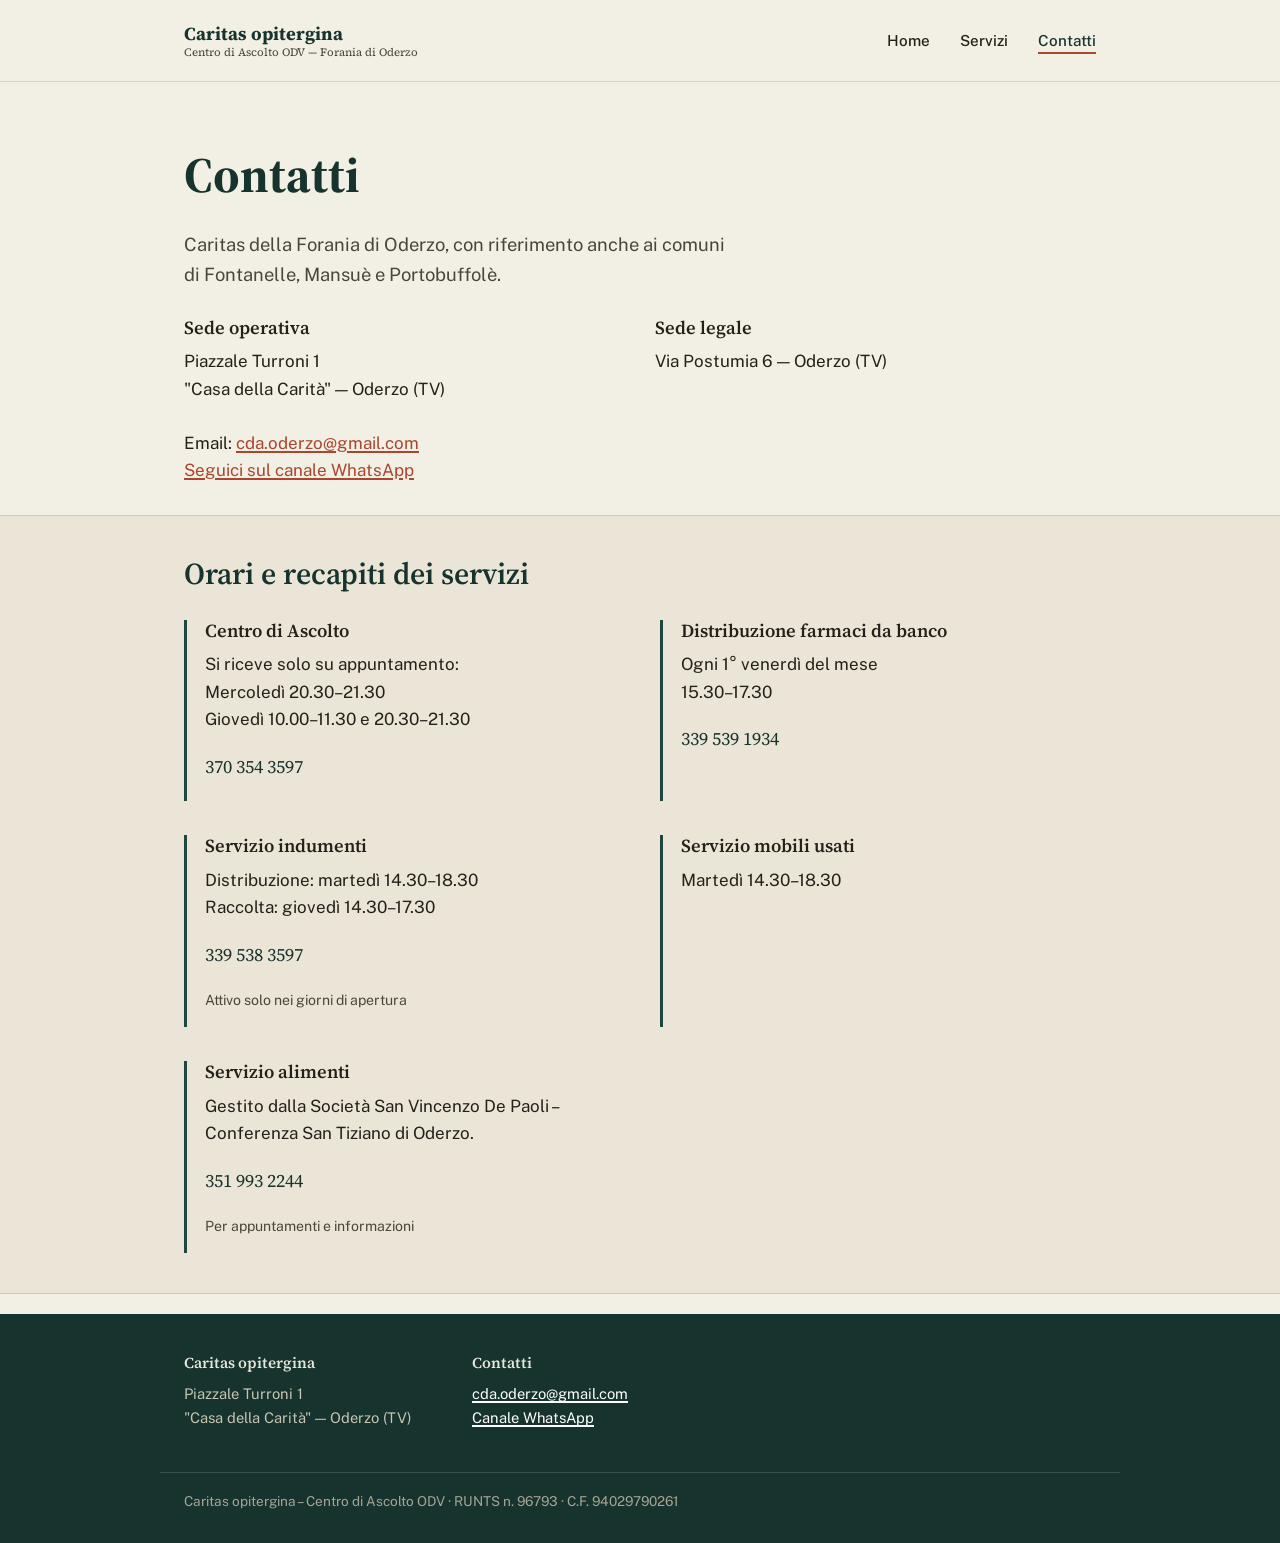
==== contatti.html @ 4638b004 "Add files via upload" ====
<!DOCTYPE html>
<html lang="it">
<head>
<meta charset="UTF-8">
<meta name="viewport" content="width=device-width, initial-scale=1.0">
<title>Contatti — Caritas opitergina</title>
<meta name="description" content="Sede, orari di apertura e recapiti telefonici dei servizi di Caritas opitergina – Centro di Ascolto ODV: Oderzo, Fontanelle, Mansuè, Portobuffolè.">
<link rel="stylesheet" href="style.css">
</head>
<body>

<header class="site">
  <div class="wrap">
    <a class="wordmark" href="index.html">Caritas opitergina
      <span>Centro di Ascolto ODV — Forania di Oderzo</span>
    </a>
    <nav class="main">
      <a href="index.html">Home</a>
      <a href="servizi.html">Servizi</a>
      <a href="contatti.html" aria-current="page">Contatti</a>
    </nav>
  </div>
</header>

<section class="hero" style="padding-bottom: 12px;">
  <div class="wrap">
    <h1>Contatti</h1>
    <p class="lead">Caritas della Forania di Oderzo, con riferimento anche ai comuni di Fontanelle, Mansuè e Portobuffolè.</p>

    <div class="addr-grid">
      <div>
        <h3>Sede operativa</h3>
        <p>Piazzale Turroni 1<br>"Casa della Carità" — Oderzo (TV)</p>
      </div>
      <div>
        <h3>Sede legale</h3>
        <p>Via Postumia 6 — Oderzo (TV)</p>
      </div>
    </div>
    <p>
      Email: <a href="mailto:cda.oderzo@gmail.com">cda.oderzo@gmail.com</a><br>
      <a href="https://www.whatsapp.com/channel/0029VaJ1Byk0rGiGvTWRsl16">Seguici sul canale WhatsApp</a>
    </p>
  </div>
</section>

<section class="band">
  <div class="wrap">
    <div class="section-head">
      <h2>Orari e recapiti dei servizi</h2>
    </div>
    <div class="contact-grid">

      <div class="contact-block">
        <h3>Centro di Ascolto</h3>
        <p>Si riceve solo su appuntamento:<br>
        Mercoledì 20.30–21.30<br>
        Giovedì 10.00–11.30 e 20.30–21.30</p>
        <p class="phone">370 354 3597</p>
      </div>

      <div class="contact-block">
        <h3>Distribuzione farmaci da banco</h3>
        <p>Ogni 1° venerdì del mese<br>15.30–17.30</p>
        <p class="phone">339 539 1934</p>
      </div>

      <div class="contact-block">
        <h3>Servizio indumenti</h3>
        <p>Distribuzione: martedì 14.30–18.30<br>
        Raccolta: giovedì 14.30–17.30</p>
        <p class="phone">339 538 3597</p>
        <p class="note">Attivo solo nei giorni di apertura</p>
      </div>

      <div class="contact-block">
        <h3>Servizio mobili usati</h3>
        <p>Martedì 14.30–18.30</p>
      </div>

      <div class="contact-block">
        <h3>Servizio alimenti</h3>
        <p>Gestito dalla Società San Vincenzo De Paoli – Conferenza San Tiziano di Oderzo.</p>
        <p class="phone">351 993 2244</p>
        <p class="note">Per appuntamenti e informazioni</p>
      </div>

    </div>
  </div>
</section>

<footer class="site">
  <div class="wrap">
    <div class="cols">
      <div>
        <h3>Caritas opitergina</h3>
        <p>Piazzale Turroni 1<br>"Casa della Carità" — Oderzo (TV)</p>
      </div>
      <div>
        <h3>Contatti</h3>
        <p><a href="mailto:cda.oderzo@gmail.com">cda.oderzo@gmail.com</a><br>
        <a href="https://www.whatsapp.com/channel/0029VaJ1Byk0rGiGvTWRsl16">Canale WhatsApp</a></p>
      </div>
    </div>
  </div>
  <div class="wrap legal">
    Caritas opitergina – Centro di Ascolto ODV · RUNTS n. 96793 · C.F. 94029790261
  </div>
</footer>

</body>
</html>
---- style.css ----
@import url('https://fonts.googleapis.com/css2?family=Source+Serif+4:ital,opsz,wght@0,8..60,400;0,8..60,600;0,8..60,700;1,8..60,400&family=Public+Sans:wght@400;500;600&display=swap');

:root {
  --paper: #f2efe4;
  --paper-dim: #eae5d6;
  --ink: #24211b;
  --ink-soft: #4a463c;
  --pine: #1f4741;
  --pine-deep: #16332e;
  --brick: #a8462f;
  --brick-deep: #8a3924;
  --ochre: #c68a2e;
  --line: rgba(36, 33, 27, 0.14);
  --max-w: 720px;
}

* { box-sizing: border-box; }

html {
  scroll-behavior: smooth;
}

body {
  margin: 0;
  background: var(--paper);
  color: var(--ink);
  font-family: 'Public Sans', -apple-system, BlinkMacSystemFont, sans-serif;
  font-size: 17px;
  line-height: 1.6;
  -webkit-font-smoothing: antialiased;
}

h1, h2, h3 {
  font-family: 'Source Serif 4', Georgia, serif;
  font-weight: 600;
  line-height: 1.2;
  color: var(--pine-deep);
  margin: 0 0 0.5em;
}

h1 { font-size: clamp(2.1rem, 5vw, 3.1rem); font-weight: 700; }
h2 { font-size: clamp(1.5rem, 3vw, 1.9rem); }
h3 { font-size: 1.15rem; font-weight: 600; color: var(--ink); }

p { margin: 0 0 1.1em; max-width: var(--max-w); }

a {
  color: var(--brick);
  text-decoration-thickness: 1.5px;
  text-underline-offset: 2px;
}
a:hover { color: var(--brick-deep); }

a:focus-visible,
button:focus-visible {
  outline: 2px solid var(--pine);
  outline-offset: 3px;
}

.wrap {
  max-width: 960px;
  margin: 0 auto;
  padding: 0 24px;
}

/* Header */
header.site {
  border-bottom: 1px solid var(--line);
  padding: 22px 0;
}

header.site .wrap {
  display: flex;
  align-items: center;
  justify-content: space-between;
  flex-wrap: wrap;
  gap: 12px;
}

.wordmark {
  font-family: 'Source Serif 4', serif;
  font-weight: 700;
  font-size: 1.15rem;
  color: var(--pine-deep);
  text-decoration: none;
  line-height: 1.25;
}
.wordmark span {
  display: block;
  font-size: 0.7rem;
  font-weight: 400;
  color: var(--ink-soft);
}

nav.main a {
  color: var(--ink);
  text-decoration: none;
  margin-left: 26px;
  font-size: 0.95rem;
  font-weight: 500;
  border-bottom: 2px solid transparent;
  padding-bottom: 3px;
}
nav.main a:hover,
nav.main a[aria-current="page"] {
  border-bottom-color: var(--brick);
  color: var(--pine-deep);
}
nav.main { margin-left: -26px; }

/* Hero */
.hero {
  padding: 64px 0 48px;
}
.hero .kicker {
  color: var(--ink-soft);
  font-size: 1rem;
  margin-bottom: 10px;
}
.hero p.lead {
  font-size: 1.15rem;
  color: var(--ink-soft);
  max-width: 560px;
}

/* Buttons */
.btn {
  display: inline-block;
  padding: 12px 22px;
  border-radius: 3px;
  font-weight: 600;
  text-decoration: none;
  font-size: 0.98rem;
}
.btn-primary {
  background: var(--brick);
  color: #fff;
}
.btn-primary:hover { background: var(--brick-deep); color: #fff; }
.btn-ghost {
  border: 1.5px solid var(--pine);
  color: var(--pine-deep);
}
.btn-ghost:hover { background: var(--pine); color: #fff; }
.btn-row { margin-top: 26px; display: flex; gap: 14px; flex-wrap: wrap; }

/* Sections */
section { padding: 40px 0; }
section.band {
  background: var(--paper-dim);
  border-top: 1px solid var(--line);
  border-bottom: 1px solid var(--line);
}
.section-head { max-width: 620px; margin-bottom: 28px; }

/* Service list (not identical cards — a real list with dividers) */
.service-list {
  border-top: 1px solid var(--line);
}
.service-item {
  border-bottom: 1px solid var(--line);
  padding: 26px 0;
  display: grid;
  grid-template-columns: minmax(160px, 220px) 1fr;
  gap: 24px;
}
.service-item h3 { margin-bottom: 6px; }
.service-item p { margin-bottom: 0; }
.service-item .when {
  font-size: 0.92rem;
  color: var(--ink-soft);
}

/* Contact blocks */
.contact-grid {
  display: grid;
  grid-template-columns: 1fr 1fr;
  gap: 34px 40px;
}
.contact-block {
  border-left: 3px solid var(--pine);
  padding-left: 18px;
}
.contact-block .phone {
  font-family: 'Source Serif 4', serif;
  font-size: 1.15rem;
  color: var(--pine-deep);
}
.contact-block .note {
  font-size: 0.88rem;
  color: var(--ink-soft);
}

.addr-grid {
  display: grid;
  grid-template-columns: 1fr 1fr;
  gap: 30px;
  margin: 28px 0 8px;
}

/* Footer */
footer.site {
  background: var(--pine-deep);
  color: #e7e4d8;
  padding: 40px 0 30px;
  margin-top: 20px;
}
footer.site a { color: #fff; }
footer.site .wrap {
  display: flex;
  justify-content: space-between;
  flex-wrap: wrap;
  gap: 24px;
}
footer.site .cols { display: flex; gap: 60px; flex-wrap: wrap; }
footer.site h3 { color: #e7e4d8; font-size: 0.95rem; margin-bottom: 10px; }
footer.site p { color: #c8c4b4; font-size: 0.92rem; }
footer.site .legal {
  border-top: 1px solid rgba(255,255,255,0.15);
  margin-top: 26px;
  padding-top: 18px;
  font-size: 0.85rem;
  color: #a9a596;
}

@media (max-width: 640px) {
  nav.main { width: 100%; margin-left: 0; }
  nav.main a { margin: 0 18px 0 0; }
  .service-item { grid-template-columns: 1fr; gap: 6px; }
  .contact-grid, .addr-grid { grid-template-columns: 1fr; }
}
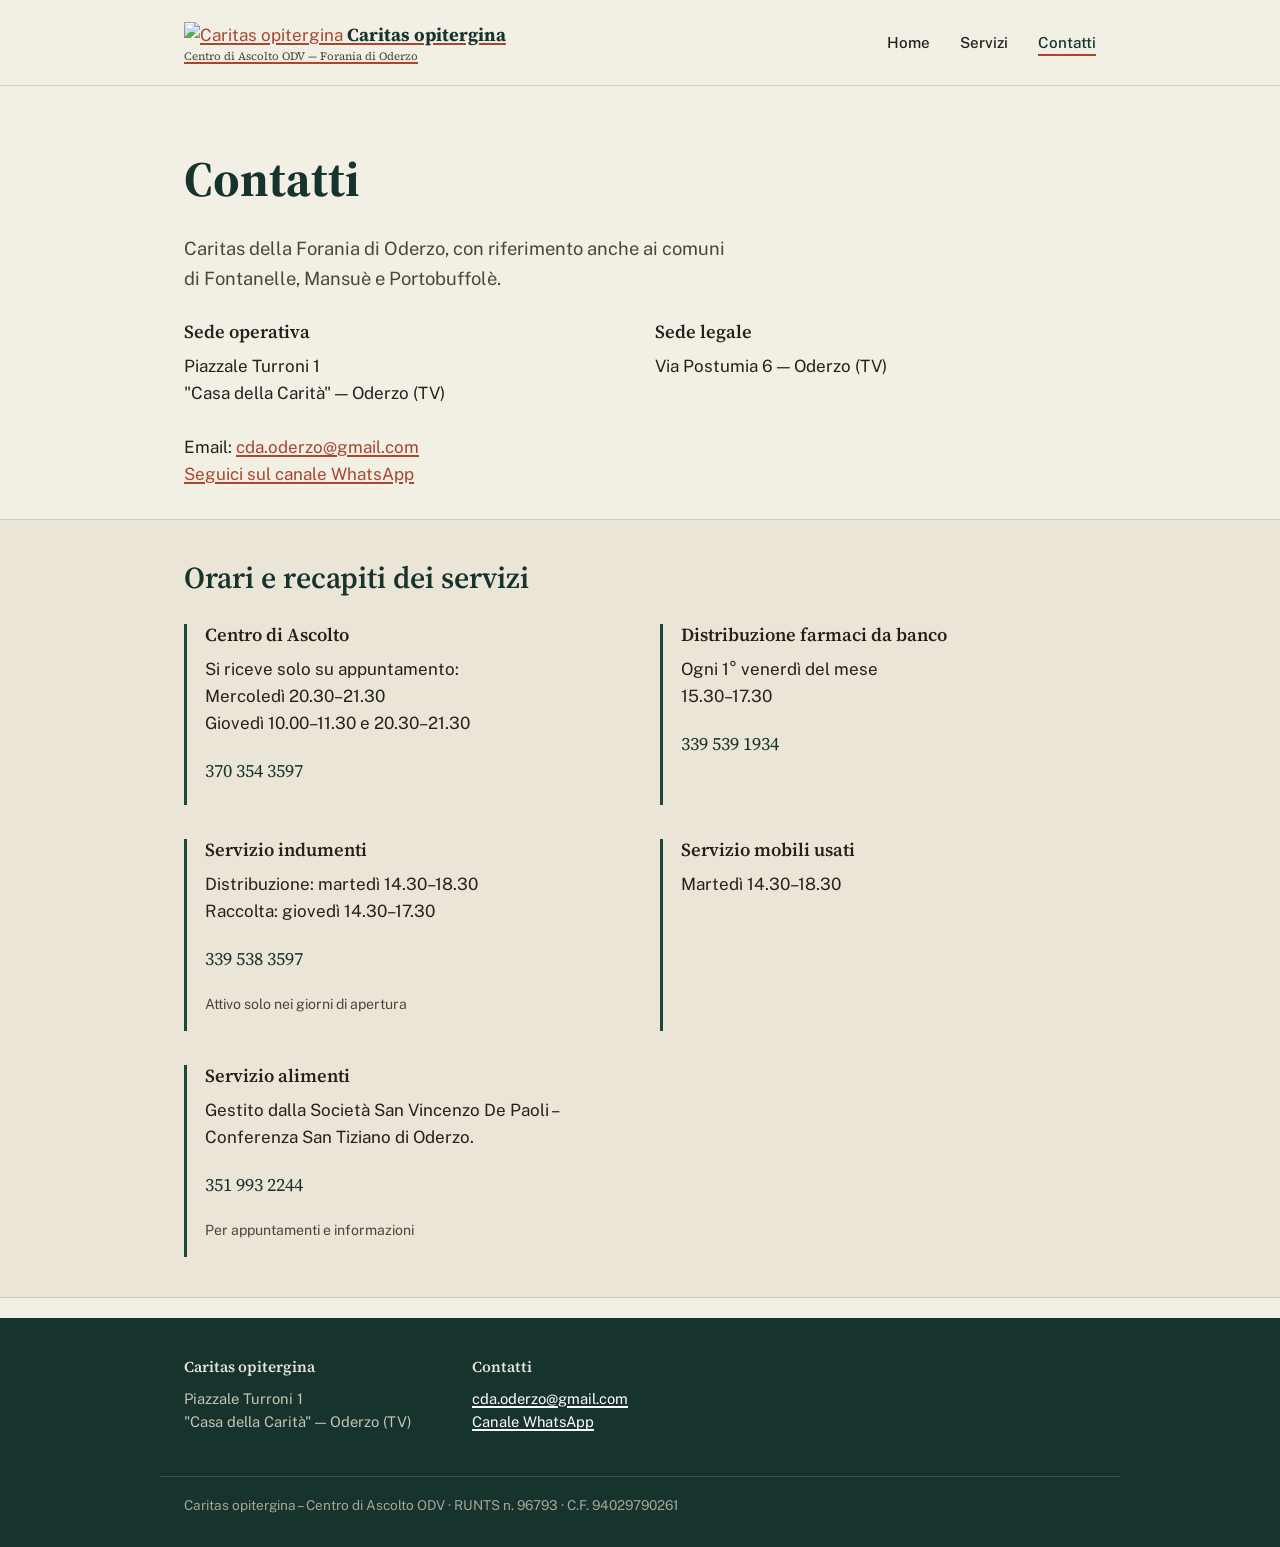
==== commit 8926eb8e: "Update contatti.html" ====
--- a/contatti.html
+++ b/contatti.html
@@ -6,13 +6,20 @@
 <title>Contatti — Caritas opitergina</title>
 <meta name="description" content="Sede, orari di apertura e recapiti telefonici dei servizi di Caritas opitergina – Centro di Ascolto ODV: Oderzo, Fontanelle, Mansuè, Portobuffolè.">
 <link rel="stylesheet" href="style.css">
+<link rel="icon" type="image/png" href="assets/favicon-32.png" sizes="32x32">
+<link rel="icon" type="image/png" href="assets/favicon-192.png" sizes="192x192">
+<link rel="apple-touch-icon" href="assets/apple-touch-icon.png">
+<link rel="shortcut icon" href="assets/favicon.ico">
 </head>
 <body>
 
 <header class="site">
   <div class="wrap">
-    <a class="wordmark" href="index.html">Caritas opitergina
-      <span>Centro di Ascolto ODV — Forania di Oderzo</span>
+    <a class="brand" href="index.html">
+      <img class="brand-logo" src="assets/logo-caritas.png" alt="Caritas opitergina" width="52" height="56">
+      <span class="wordmark">Caritas opitergina
+        <span>Centro di Ascolto ODV — Forania di Oderzo</span>
+      </span>
     </a>
     <nav class="main">
       <a href="index.html">Home</a>
